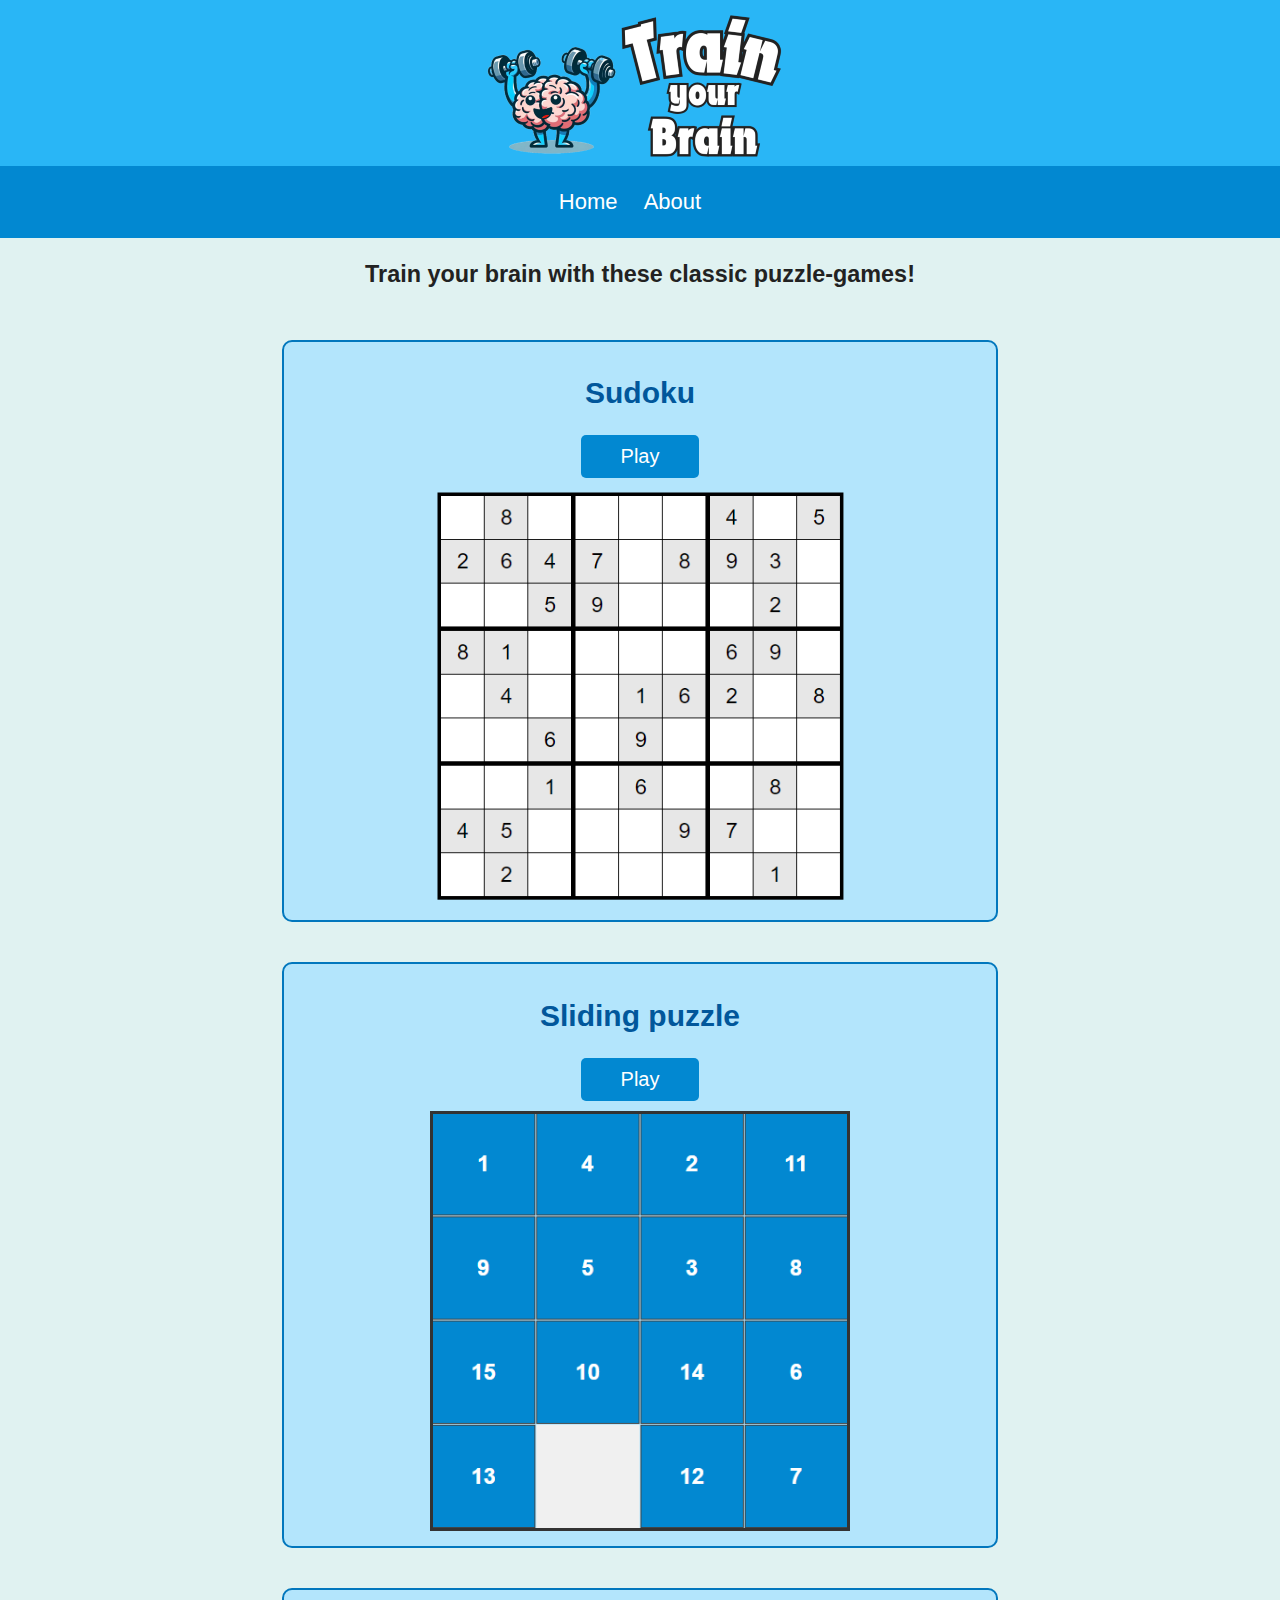
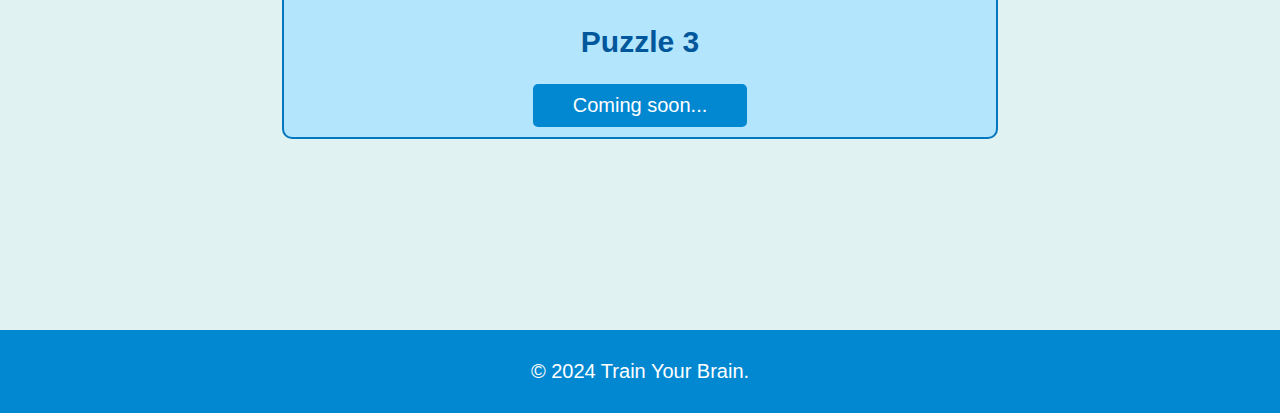
==== index.html @ e783644f "Repo luotu ja tiedostot lisätty" ====
<!DOCTYPE html>
<html lang="en">
<head>
    <meta charset="UTF-8">
    <meta name="viewport" content="width=device-width, initial-scale=1.0">
    <link rel="stylesheet" href="css/index-style.css">
    <title>Train Your Brain</title>
</head>
<body>
    <header>
        <div class="banner">
            <img src="images/Train5_small.png">
        </div>
        <nav>
            <ul>
                <li><a href="index.html">Home</a></li>
                <li><a href="about.html">About</a></li>
            </ul>
        </nav>
    </header>

    <main>
        <h3>Train your brain with these classic puzzle-games!</h3>
        <section class="content">
            <div class="puzzle" id="puzzle1">
                <h2>Sudoku</h2>
                <a href="sudoku.html">Play</a>
                <div id="sudoku-img">
                    <img src="images/sudoku2.png">
                </div>
            </div>
            <div class="puzzle" id="puzzle2">
                <h2>Sliding puzzle</h2>
                <a href="slide-puzzle.html">Play</a>
                <div id="slide-img">
                    <img src="images/sliding2.png">
                </div>
            </div>
            <div class="puzzle" id="puzzle3">
                <h2>Puzzle 3</h2>
                <a href="#">Coming soon...</a>
            </div>
        </section>
    </main>

    <footer>
        <p>&copy; 2024 Train Your Brain.</p>
    </footer>
</body>
</html>
---- css/index-style.css ----
html {
    height: 100%;
}

body {
    font-family: Arial, sans-serif;
    font-size: 20px;
    background-color: #e0f2f1;
    color: #0277bd;
    margin: 0;
    padding: 0;
    min-height: 100%;
}

header {
    background-color: #29b6f6;
    color: #fff;
    padding-top: 10px;
    text-align: center;
    font-size: 22px;
}

header nav {
    padding: 1px 0;
    background-color: #0288d1;
}

.banner h1 {
    margin: 0;
}

nav ul {
    list-style: none;
    padding: 0;
}

nav ul li {
    display: inline;
    margin-right: 20px;
}

nav ul li a {
    text-decoration: none;
    color: #fff;
}

nav ul li a:hover {
    text-decoration: underline;
}

h3 {
    text-align: center;
    margin-bottom: 0;
    color: #222;
}

.content {
    display: flex;
    justify-content: space-around;
    padding: 2vw 0;
    margin: 0 10vw;
}

.puzzle {
    width: 30%;
    height:auto;
    text-align: center;
    padding: 10px;
    background-color: #b3e5fc;
    border: 2px solid;
    border-radius: 10px;
}

#puzzle1 {
    margin-right: 3vw;
}

#puzzle3 {
    margin-left: 3vw;
}

.puzzle h2 {
    color: #01579b;
}

.puzzle a {
    display: inline-block;
    background-color: #0288d1;
    color: #fff;
    padding: 10px 40px;
    text-decoration: none;
    border-radius: 5px;
}

.puzzle a:hover {
    background-color: #0277bd;
}

#sudoku-img img {
    margin-top: 10px;
    width: 70%;
}

#slide-img img {
    margin-top: 10px;
    width: 70%;
    border: 3px solid #333;
}

footer {
    background-color: #0288d1;
    color: #fff;
    text-align: center;
    padding: 10px 0;
    position: fixed;
    width: 100%;
    bottom: 0;
}

@media screen and (max-width: 1300px) {
    main{
        padding-bottom: 5em;
    }

    .content {
        display: block;
        justify-content: center;
        align-items: center;
        padding: 4vw 0;
        margin: 0 5vw;
    }

    h3 {
        width: 60%;
        margin: 0 auto;
        margin-top: 1em;
        padding: 0 10px;
    }

    .puzzle {
        width: 60%;
        height: auto;
        text-align: center;
        padding: 10px;
        background-color: #b3e5fc;
        border: 2px solid;
        border-radius: 10px;
    }

    #puzzle1, #puzzle2, #puzzle3 {
        margin: 0 auto;
        margin-bottom: 2em;
    }

    #sudoku-img img {
        width: 60%;
    }
    #slide-img img {
        width: 60%;
    }

    footer {
        position: relative;
    }
}

@media screen and (max-width: 800px) {
    .puzzle {
        height: auto;
        width: auto;
    }
    .content {
        padding: 2em 0;
    }
    .banner img {
        width: 300px;
    }
    h3 {
        width: auto;
    }
}
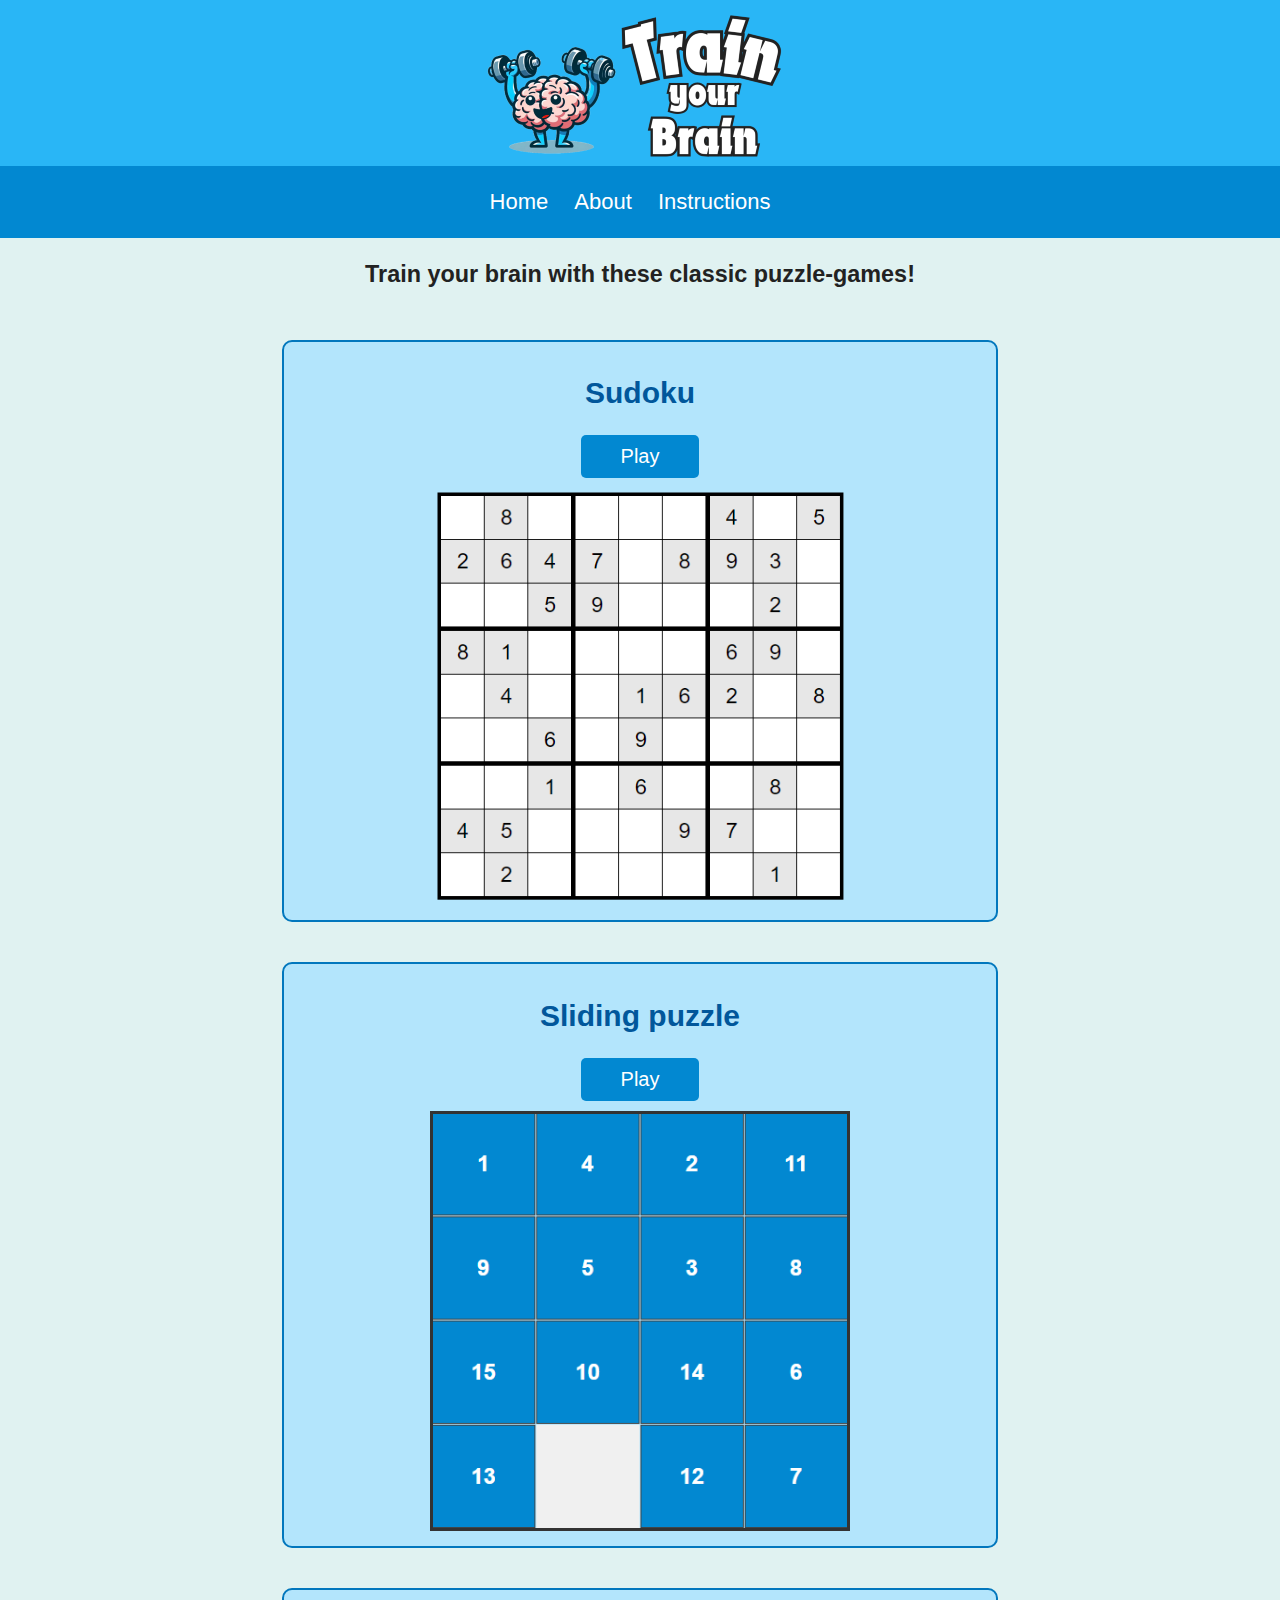
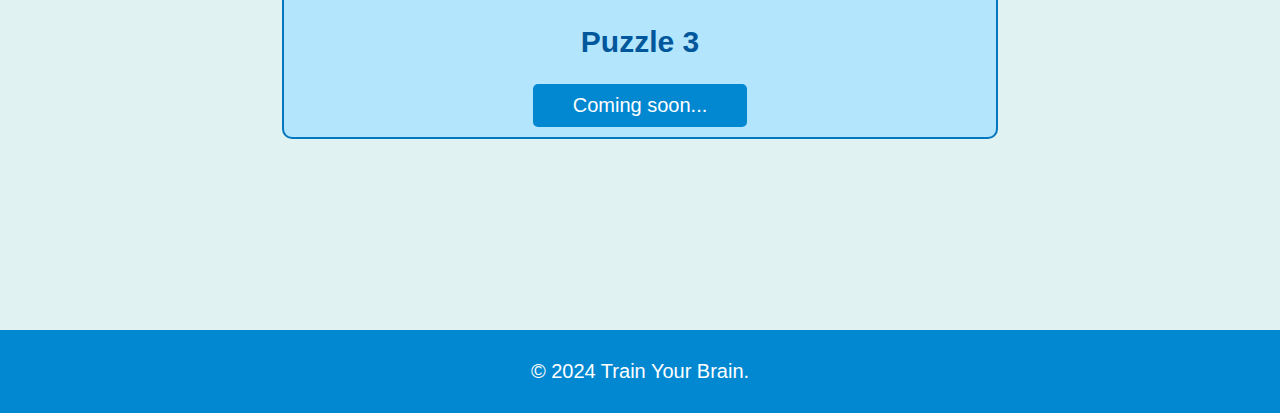
==== commit 0a535328: "Ohjesivu lisätty. Tyylejä muokattu." ====
--- a/index.html
+++ b/index.html
@@ -11,13 +11,15 @@
         <div class="banner">
             <img src="images/Train5_small.png">
         </div>
-        <nav>
-            <ul>
-                <li><a href="index.html">Home</a></li>
-                <li><a href="about.html">About</a></li>
-            </ul>
-        </nav>
     </header>
+
+    <nav>
+        <ul>
+            <li><a href="index.html">Home</a></li>
+            <li><a href="about.html">About</a></li>
+            <li><a href="instructions.html">Instructions</a></li>
+        </ul>
+    </nav>
 
     <main>
         <h3>Train your brain with these classic puzzle-games!</h3>
--- a/css/index-style.css
+++ b/css/index-style.css
@@ -20,9 +20,13 @@
     font-size: 22px;
 }
 
-header nav {
+nav {
     padding: 1px 0;
     background-color: #0288d1;
+    text-align: center;
+    font-size: 22px;
+    position: sticky;
+	top: 0;
 }
 
 .banner h1 {
@@ -59,6 +63,7 @@
     justify-content: space-around;
     padding: 2vw 0;
     margin: 0 10vw;
+    padding-bottom: 120px;
 }
 
 .puzzle {
